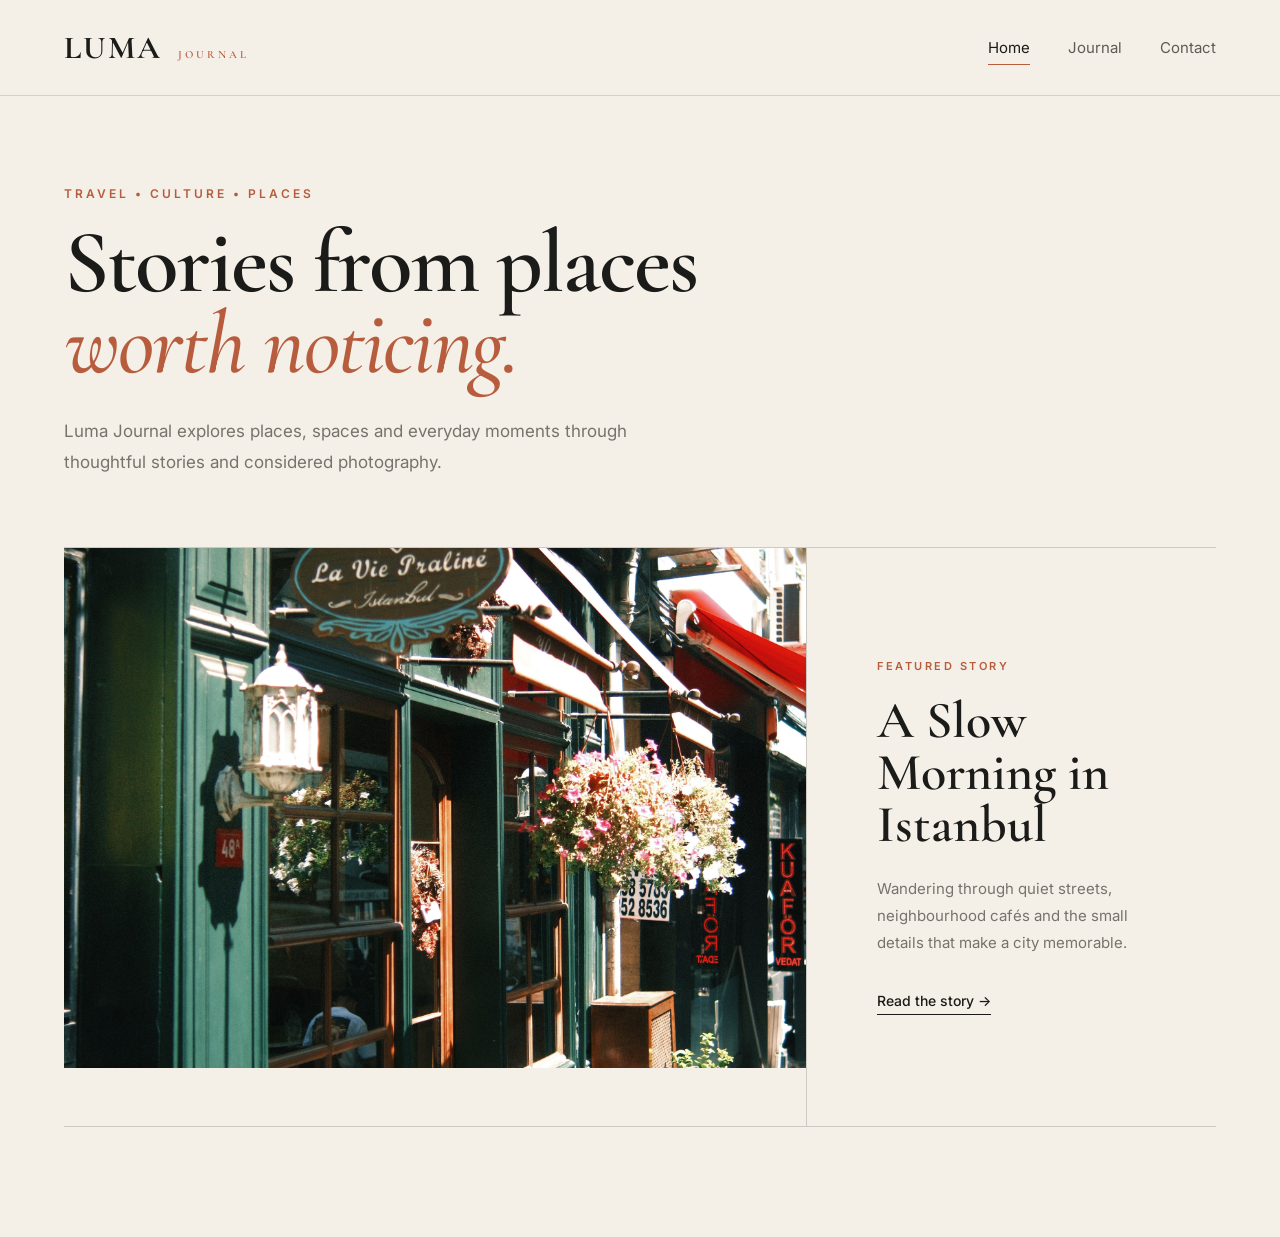
==== index.html @ 01fc78af "Set up initial multi-page structure and homepage hero" ====
<!DOCTYPE html>
<html lang="en">
<head>
    <meta charset="UTF-8">
    <meta name="viewport" content="width=device-width, initial-scale=1.0">

    <title>Luma Journal</title>

    <link rel="preconnect" href="https://fonts.googleapis.com">
<link rel="preconnect" href="https://fonts.gstatic.com" crossorigin>
<link href="https://fonts.googleapis.com/css2?family=Cormorant+Garamond:wght@500;600;700&family=Inter:wght@400;500;600&display=swap" rel="stylesheet">

    <link rel="stylesheet" href="css/style.css">
</head>

<body>

    <header class="site-header">
    <div class="container">
        <nav class="navbar">

            <a href="index.html" class="logo">
                LUMA <span>JOURNAL</span>
            </a>

            <div class="nav-links">
                <a href="index.html" class="active">Home</a>
                <a href="blog.html">Journal</a>
                <a href="contact.html">Contact</a>
            </div>

        </nav>
    </div>
</header>

    <main>

    <section class="hero">
        <div class="container">

            <div class="hero-intro">

                <p class="eyebrow">
                    TRAVEL • CULTURE • PLACES
                </p>

                <h1>
                    Stories from places
                    <em>worth noticing.</em>
                </h1>

                <p class="hero-description">
                    Luma Journal explores places, spaces and everyday moments
                    through thoughtful stories and considered photography.
                </p>

            </div>

            <div class="featured-story">

               <div class="featured-image">
    <img src="images/istanbul-featured.jpg" alt="A quiet cafe street in Istanbul">
</div>

                <div class="featured-content">
                    <span>FEATURED STORY</span>

                    <h2>A Slow Morning in Istanbul</h2>

                    <p>
                        Wandering through quiet streets, neighbourhood cafés
                        and the small details that make a city memorable.
                    </p>

                    <a href="blog.html">
                        Read the story →
                    </a>
                </div>

            </div>

        </div>
    </section>

</main>

    <footer>

    </footer>

</body>
</html>
---- css/style.css ----
/* ---------- Base ---------- */

* {
    margin: 0;
    padding: 0;
    box-sizing: border-box;
}

body {
    background: #f4f0e8;
    color: #1b1b19;
    font-family: "Inter", sans-serif;
}

a {
    color: inherit;
    text-decoration: none;
}

.container {
    width: min(90%, 1280px);
    margin: 0 auto;
}


/* ---------- Header ---------- */

.site-header {
    padding: 28px 0;
    border-bottom: 1px solid rgba(27, 27, 25, 0.14);
}

.navbar {
    display: flex;
    align-items: center;
    justify-content: space-between;
}

.logo {
    font-size: 26px;
    font-weight: 700;
    letter-spacing: 2px;
    font-family: "Cormorant Garamond", serif;
    font-size: 32px;
}

.logo span {
    color: #b75d3e;
    font-size: 11px;
    letter-spacing: 3px;
    margin-left: 7px;
    font-weight: 600;
}

.nav-links {
    display: flex;
    align-items: center;
    gap: 38px;
}

.nav-links a {
    position: relative;
    font-size: 15px;
    color: #5f5b55;
    transition: color 0.3s ease;
}

.nav-links a:hover,
.nav-links a.active {
    color: #1b1b19;
}

.nav-links a.active::after {
    content: "";
    position: absolute;
    left: 0;
    bottom: -8px;
    width: 100%;
    height: 1px;
    background: #b75d3e;
} 

/* ---------- Hero ---------- */

.hero {
    padding: 90px 0 110px;
}

.hero-intro {
    max-width: 820px;
    margin-bottom: 70px;
}

.eyebrow {
    margin-bottom: 22px;
    color: #b75d3e;
    font-size: 12px;
    font-weight: 600;
    letter-spacing: 3px;
}

.hero h1 {
    max-width: 780px;
    font-family: "Cormorant Garamond", serif;
    font-size: clamp(64px, 7vw, 108px);
    line-height: 0.9;
    font-weight: 600;
    letter-spacing: -2px;
}

.hero h1 em {
    display: block;
    color: #b75d3e;
    font-weight: 500;
}

.hero-description {
    max-width: 600px;
    margin-top: 32px;
    color: #77736c;
    font-size: 17px;
    line-height: 1.8;
}


/* ---------- Featured Story ---------- */

.featured-story {
    display: grid;
    grid-template-columns: 1.45fr 0.8fr;
    min-height: 580px;
    border-top: 1px solid rgba(27, 27, 25, 0.18);
    border-bottom: 1px solid rgba(27, 27, 25, 0.18);
}

.featured-image {
    height: 520px;
    overflow: hidden;
    background: #ded8cc;
}

.featured-image img {
    width: 100%;
    height: 100%;
    object-fit: cover;
    object-position: center;
    display: block;
}

.featured-content {
    display: flex;
    flex-direction: column;
    justify-content: center;
    padding: 70px;
    border-left: 1px solid rgba(27, 27, 25, 0.18);
}

.featured-content span {
    margin-bottom: 22px;
    color: #b75d3e;
    font-size: 11px;
    font-weight: 600;
    letter-spacing: 2.5px;
}

.featured-content h2 {
    margin-bottom: 24px;
    font-family: "Cormorant Garamond", serif;
    font-size: 52px;
    line-height: 1;
    font-weight: 600;
}

.featured-content p {
    margin-bottom: 36px;
    color: #77736c;
    font-size: 15px;
    line-height: 1.8;
}

.featured-content a {
    width: fit-content;
    padding-bottom: 5px;
    border-bottom: 1px solid #1b1b19;
    font-size: 14px;
    font-weight: 500;
}
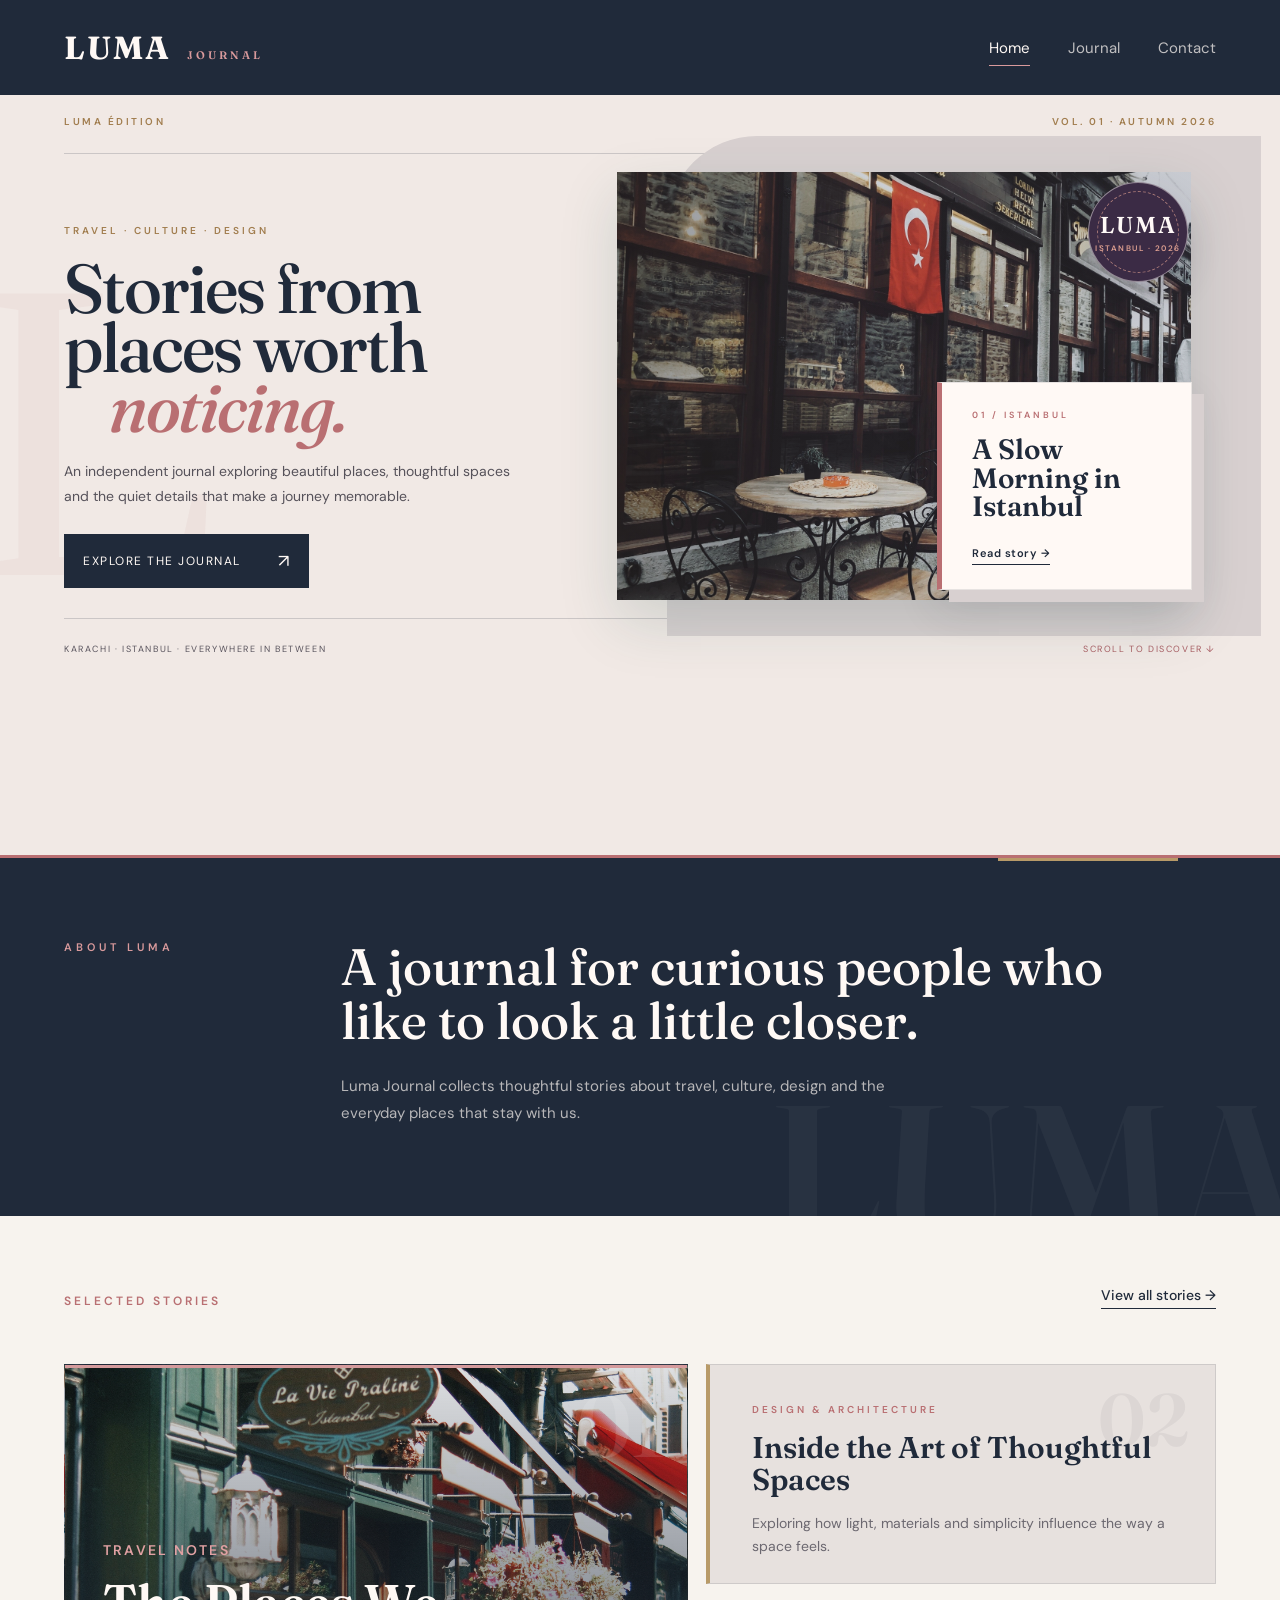
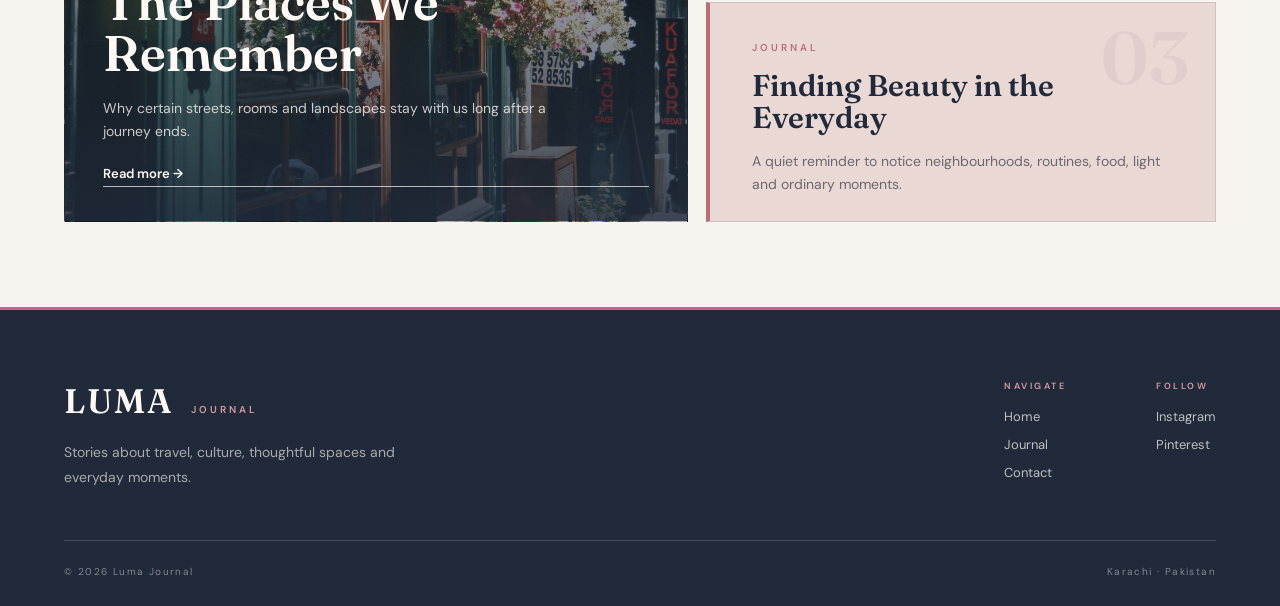
==== commit 4ce8aa7f: "Complete responsive three-page blog design" ====
--- a/index.html
+++ b/index.html
@@ -8,7 +8,10 @@
 
     <link rel="preconnect" href="https://fonts.googleapis.com">
 <link rel="preconnect" href="https://fonts.gstatic.com" crossorigin>
-<link href="https://fonts.googleapis.com/css2?family=Cormorant+Garamond:wght@500;600;700&family=Inter:wght@400;500;600&display=swap" rel="stylesheet">
+<link
+    href="https://fonts.googleapis.com/css2?family=DM+Sans:wght@400;500;600&family=Fraunces:opsz,wght@9..144,500;9..144,600;9..144,700&display=swap"
+    rel="stylesheet"
+>
 
     <link rel="stylesheet" href="css/style.css">
 </head>
@@ -35,58 +38,209 @@
 
     <main>
 
-    <section class="hero">
-        <div class="container">
-
-            <div class="hero-intro">
-
-                <p class="eyebrow">
-                    TRAVEL • CULTURE • PLACES
+ <section class="hero-luxe">
+    <div class="container">
+
+        <div class="hero-meta">
+            <span>LUMA ÉDITION</span>
+            <span>VOL. 01 · AUTUMN 2026</span>
+        </div>
+
+        <div class="hero-luxe-grid">
+
+            <div class="hero-luxe-copy">
+
+                <p class="hero-kicker">
+                    TRAVEL · CULTURE · DESIGN
                 </p>
 
                 <h1>
-                    Stories from places
-                    <em>worth noticing.</em>
+                    Stories from
+                    <span>places worth</span>
+                    <em>noticing.</em>
                 </h1>
 
-                <p class="hero-description">
-                    Luma Journal explores places, spaces and everyday moments
-                    through thoughtful stories and considered photography.
-                </p>
-
-            </div>
-
-            <div class="featured-story">
-
-               <div class="featured-image">
-    <img src="images/istanbul-featured.jpg" alt="A quiet cafe street in Istanbul">
+                <p class="hero-luxe-description">
+                    An independent journal exploring beautiful places,
+                    thoughtful spaces and the quiet details that make
+                    a journey memorable.
+                </p>
+
+                <a href="blog.html" class="hero-link">
+                    Explore the journal
+                    <span>↗</span>
+                </a>
+
+            </div>
+
+
+            <div class="hero-luxe-visual">
+                <div class="luma-seal">
+    <span>LUMA</span>
+    <small>ISTANBUL · 2026</small>
 </div>
 
-                <div class="featured-content">
-                    <span>FEATURED STORY</span>
-
-                    <h2>A Slow Morning in Istanbul</h2>
-
-                    <p>
-                        Wandering through quiet streets, neighbourhood cafés
-                        and the small details that make a city memorable.
-                    </p>
+                <div class="hero-main-image">
+                    <img
+    src="images/istanbul-luxe.jpg"
+    alt="A quiet cafe in Istanbul"
+>
+                </div>
+
+                <div class="hero-story-label">
+                    <span>01 / ISTANBUL</span>
+
+                    <h2>
+                        A Slow Morning
+                        in Istanbul
+                    </h2>
 
                     <a href="blog.html">
-                        Read the story →
+                        Read story →
                     </a>
                 </div>
 
-            </div>
-
-        </div>
-    </section>
+                <div class="hero-vertical-text">
+                    LUMA / CONTEMPORARY TRAVEL JOURNAL
+                </div>
+
+            </div>
+
+        </div>
+
+
+        <div class="hero-bottom">
+            <span>Karachi · Istanbul · Everywhere in between</span>
+
+            <span class="hero-scroll">
+                SCROLL TO DISCOVER ↓
+            </span>
+        </div>
+
+    </div>
+</section>
+
+    <section class="home-intro">
+    <div class="container">
+
+        <div class="intro-grid">
+
+            <p class="eyebrow">ABOUT LUMA</p>
+
+            <div class="intro-copy">
+                <h2>
+                    A journal for curious people
+                    who like to look a little closer.
+                </h2>
+
+                <p>
+                    Luma Journal collects thoughtful stories about travel,
+                    culture, design and the everyday places that stay with us.
+                </p>
+            </div>
+
+        </div>
+
+    </div>
+</section>
+
+
+<section class="selected-stories">
+    <div class="container">
+
+        <div class="section-heading">
+            <p class="eyebrow">SELECTED STORIES</p>
+
+            <a href="blog.html">
+                View all stories →
+            </a>
+        </div>
+
+        <div class="story-grid">
+
+            <article class="story-preview">
+                <span>TRAVEL NOTES</span>
+                <h3>The Places We Remember</h3>
+                <p>
+                    Why certain streets, rooms and landscapes stay with us
+                    long after a journey ends.
+                </p>
+                <a href="blog.html">Read more →</a>
+            </article>
+
+            <article class="story-preview">
+                <span>DESIGN & ARCHITECTURE</span>
+                <h3>Inside the Art of Thoughtful Spaces</h3>
+                <p>
+                    Exploring how light, materials and simplicity influence
+                    the way a space feels.
+                </p>
+                <a href="blog.html">Read more →</a>
+            </article>
+
+            <article class="story-preview">
+                <span>JOURNAL</span>
+                <h3>Finding Beauty in the Everyday</h3>
+                <p>
+                    A quiet reminder to notice neighbourhoods, routines,
+                    food, light and ordinary moments.
+                </p>
+                <a href="blog.html">Read more →</a>
+            </article>
+
+        </div>
+
+    </div>
+</section>
+
 
 </main>
 
     <footer>
 
     </footer>
+<footer class="site-footer">
+    <div class="container">
+
+        <div class="footer-top">
+
+            <div class="footer-brand">
+                <a href="index.html" class="footer-logo">
+                    LUMA <span>JOURNAL</span>
+                </a>
+
+                <p>
+                    Stories about travel, culture,
+                    thoughtful spaces and everyday moments.
+                </p>
+            </div>
+
+            <div class="footer-links">
+
+                <div>
+                    <span>NAVIGATE</span>
+                    <a href="index.html">Home</a>
+                    <a href="blog.html">Journal</a>
+                    <a href="contact.html">Contact</a>
+                </div>
+
+                <div>
+                    <span>FOLLOW</span>
+                    <a href="#">Instagram</a>
+                    <a href="#">Pinterest</a>
+                </div>
+
+            </div>
+
+        </div>
+
+        <div class="footer-bottom">
+            <p>© 2026 Luma Journal</p>
+            <p>Karachi · Pakistan</p>
+        </div>
+
+    </div>
+</footer>
 
 </body>
 </html>
--- a/css/style.css
+++ b/css/style.css
@@ -7,9 +7,9 @@
 }
 
 body {
-    background: #f4f0e8;
-    color: #1b1b19;
-    font-family: "Inter", sans-serif;
+    background: #F7F1E7;
+    color: #252422;
+    font-family: "DM Sans", sans-serif;
 }
 
 a {
@@ -40,7 +40,7 @@
     font-size: 26px;
     font-weight: 700;
     letter-spacing: 2px;
-    font-family: "Cormorant Garamond", serif;
+    font-family: "Fraunces", serif;
     font-size: 32px;
 }
 
@@ -184,4 +184,3198 @@
     border-bottom: 1px solid #1b1b19;
     font-size: 14px;
     font-weight: 500;
+}
+
+/* ========================================
+   ABOUT LUMA — REFINED EDITORIAL
+======================================== */
+
+.home-intro {
+    position: relative;
+    overflow: hidden;
+
+    background: #202A3A;
+    color: #FFF9F5;
+
+    padding: 80px 0 90px;
+
+    border-top: 4px solid #B96F72;
+    border-bottom: none;
+}
+
+.home-intro::after {
+    content: "LUMA";
+
+    position: absolute;
+    right: -20px;
+    bottom: -65px;
+
+    font-family: "Fraunces", serif;
+    font-size: 220px;
+    font-weight: 600;
+    line-height: 1;
+
+    color: rgba(255, 249, 245, 0.035);
+
+    pointer-events: none;
+}
+
+.intro-grid {
+    position: relative;
+    z-index: 2;
+
+    display: grid;
+    grid-template-columns: 0.42fr 1.58fr;
+
+    gap: 70px;
+    align-items: start;
+}
+
+.home-intro .eyebrow {
+    color: #D99A9C;
+
+    font-size: 11px;
+    font-weight: 600;
+    letter-spacing: 4px;
+}
+
+.intro-copy h2 {
+    max-width: 860px;
+
+    margin-bottom: 26px;
+
+    font-family: "Fraunces", serif;
+    font-size: clamp(46px, 4vw, 66px);
+    line-height: 1.06;
+    font-weight: 500;
+
+    color: #FFF9F5;
+}
+
+.intro-copy p {
+    max-width: 610px;
+
+    color: rgba(255, 249, 245, 0.7);
+
+    font-size: 15px;
+    line-height: 1.85;
+}
+
+
+/* ---------- Selected Stories ---------- */
+
+.selected-stories {
+    padding: 110px 0 130px;
+}
+
+.section-heading {
+    display: flex;
+    justify-content: space-between;
+    align-items: end;
+    margin-bottom: 55px;
+}
+
+.section-heading .eyebrow {
+    margin-bottom: 0;
+}
+
+.section-heading > a {
+    padding-bottom: 4px;
+    border-bottom: 1px solid #1b1b19;
+    font-size: 14px;
+    font-weight: 500;
+}
+
+.story-grid {
+    display: grid;
+    grid-template-columns: repeat(3, 1fr);
+    border-top: 1px solid rgba(27, 27, 25, 0.18);
+    border-bottom: 1px solid rgba(27, 27, 25, 0.18);
+}
+
+.story-preview {
+    min-height: 390px;
+    padding: 48px 38px;
+}
+
+.story-preview + .story-preview {
+    border-left: 1px solid rgba(27, 27, 25, 0.18);
+}
+
+.story-preview span {
+    display: block;
+    margin-bottom: 28px;
+    color: #b75d3e;
+    font-size: 10px;
+    font-weight: 600;
+    letter-spacing: 2.2px;
+}
+
+.story-preview h3 {
+    margin-bottom: 24px;
+    font-family: "Cormorant Garamond", serif;
+    font-size: 38px;
+    line-height: 1.05;
+    font-weight: 600;
+}
+
+.story-preview p {
+    margin-bottom: 34px;
+    color: #77736c;
+    font-size: 14px;
+    line-height: 1.8;
+}
+
+.story-preview a {
+    display: inline-block;
+    padding-bottom: 4px;
+    border-bottom: 1px solid #1b1b19;
+    font-size: 13px;
+    font-weight: 500;
+}
+
+/* ========================================
+   LUXURY EDITORIAL HERO
+======================================== */
+
+.hero-luxe {
+    position: relative;
+    overflow: hidden;
+
+    min-height: calc(100vh - 140px);
+    background: #E9EEF5;
+    color: #243B6B;
+
+    padding: 20px 0 28px;
+}
+
+.hero-luxe > .container {
+    height: 100%;
+    display: flex;
+    flex-direction: column;
+}
+
+.hero-luxe::before {
+    content: "L";
+    position: absolute;
+    left: -30px;
+    top: 120px;
+    font-family: "Cormorant Garamond", serif;
+    font-size: 430px;
+    line-height: 1;
+    color: rgba(36, 48, 58, 0.035);
+    pointer-events: none;
+}
+
+
+/* ---------- Top metadata ---------- */
+
+.hero-meta {
+    display: flex;
+    justify-content: space-between;
+    align-items: center;
+    padding-bottom: 25px;
+    border-bottom: 1px solid rgba(36, 48, 58, 0.16);
+
+    color: #B18A55;
+    font-size: 10px;
+    font-weight: 600;
+    letter-spacing: 2.5px;
+}
+
+
+/* ---------- Main composition ---------- */
+
+.hero-luxe-grid {
+    flex: 1;
+    min-height: 0;
+
+    display: grid;
+    grid-template-columns: 0.9fr 1.1fr;
+}
+
+
+/* ---------- Left side ---------- */
+
+.hero-luxe-copy {
+    position: relative;
+    z-index: 2;
+
+    display: flex;
+    flex-direction: column;
+    justify-content: flex-start;
+
+    padding: 70px 60px 30px 0;
+}
+
+.hero-kicker {
+    margin-bottom: 22px;
+
+    color: #B18A55;
+    font-size: 10px;
+    font-weight: 600;
+    letter-spacing: 3px;
+}
+
+.hero-luxe-copy h1 {
+    max-width: 620px;
+
+    font-family: "Fraunces", serif;
+    font-size: clamp(56px, 5.4vw, 88px);
+    line-height: 0.86;
+    font-weight: 500;
+    letter-spacing: -2px;
+    color: #243B6B;
+}
+
+.hero-luxe-copy h1 span {
+    display: block;
+}
+
+.hero-luxe-copy h1 em {
+    display: block;
+    margin-left: 45px;
+    color: #D96C57;
+    font-weight: 500;
+}
+
+.hero-luxe-description {
+    max-width: 500px;
+    margin-top: 22px;
+
+    color: #6C6870;
+    font-size: 14px;
+    line-height: 1.75;
+}
+
+.hero-link {
+    display: flex;
+    align-items: center;
+    justify-content: space-between;
+
+    width: 230px;
+    margin-top: 22px;
+    padding: 14px 0;
+
+    border-top: 1px solid rgba(36, 48, 58, 0.35);
+    border-bottom: 1px solid rgba(36, 48, 58, 0.35);
+
+    color: #24303A;
+    font-size: 12px;
+    text-transform: uppercase;
+    letter-spacing: 1.5px;
+
+    transition: color 0.3s ease;
+}
+
+.hero-link span {
+    font-size: 18px;
+    transition: transform 0.3s ease;
+}
+
+.hero-link:hover {
+    color: #9B7A47;
+}
+
+.hero-link:hover span {
+    transform: translate(4px, -4px);
+}
+
+
+/* ---------- Right image ---------- */
+
+.hero-luxe-visual {
+    position: relative;
+    min-width: 0;
+}
+
+.hero-luxe-visual::before {
+    content: "";
+
+    position: absolute;
+    top: -18px;
+    right: -45px;
+    bottom: -18px;
+    left: 85px;
+
+    background: #CBD7E6;
+    border-radius: 90px 0 0 0;
+
+    z-index: 0;
+}
+
+.hero-main-image {
+    position: absolute;
+    z-index: 1;
+
+    top: 18px;
+    right: 25px;
+    bottom: 18px;
+    left: 35px;
+
+    overflow: hidden;
+
+    box-shadow: 0 22px 55px rgba(31, 79, 72, 0.16);
+}
+
+.hero-main-image img {
+    width: 100%;
+    height: 100%;
+    object-fit: cover;
+    object-position: center;
+    display: block;
+
+    filter: saturate(0.8) contrast(0.95);
+    transition: transform 0.8s ease;
+}
+
+.hero-main-image::after {
+    content: "";
+    position: absolute;
+    inset: 0;
+
+    background:
+        linear-gradient(
+            90deg,
+            rgba(23, 20, 17, 0.38) 0%,
+            rgba(23, 20, 17, 0.03) 40%,
+            rgba(23, 20, 17, 0.05) 100%
+        );
+}
+
+.hero-main-image:hover img {
+    transform: scale(1.025);
+}
+
+
+/* ---------- Story card overlapping image ---------- */
+
+.hero-story-label {
+    position: absolute;
+    z-index: 3;
+
+    left: auto;
+    right: -18px;
+    bottom: 32px;
+
+    width: 250px;
+    padding: 22px 24px;
+
+    background: #F3DDD3;
+    color: #243B6B;
+
+    box-shadow: 0 16px 40px rgba(24, 53, 47, 0.12);
+}
+
+.hero-story-label > span {
+    display: block;
+    margin-bottom: 16px;
+
+    color: #9a684c;
+    font-size: 9px;
+    font-weight: 600;
+    letter-spacing: 2.5px;
+}
+
+.hero-story-label h2 {
+    margin-bottom: 22px;
+
+    font-family: "Fraunces", serif;
+    font-size: 31px;
+    line-height: 0.95;
+    font-weight: 600;
+}
+
+.hero-story-label a {
+    display: inline-block;
+    padding-bottom: 3px;
+
+    border-bottom: 1px solid #171411;
+
+    font-size: 11px;
+    font-weight: 600;
+    letter-spacing: 0.5px;
+}
+
+
+/* ---------- Vertical editorial detail ---------- */
+
+.hero-vertical-text {
+    position: absolute;
+    right: -6px;
+    top: 50%;
+
+    transform: translateY(-50%) rotate(90deg);
+    transform-origin: center;
+
+    color: rgba(243, 238, 231, 0.55);
+    font-size: 8px;
+    font-weight: 600;
+    letter-spacing: 3px;
+    white-space: nowrap;
+}
+
+
+/* ---------- Bottom metadata ---------- */
+
+.hero-bottom {
+    display: flex;
+    justify-content: space-between;
+    align-items: center;
+
+    padding-top: 24px;
+    border-top: 1px solid rgba(243, 238, 231, 0.18);
+
+    color: rgba(243, 238, 231, 0.48);
+    font-size: 9px;
+    letter-spacing: 1.6px;
+    text-transform: uppercase;
+}
+
+.hero-scroll {
+    color: #d8b98a;
+}
+
+/* ========================================
+   LUMA GLOBAL EDITORIAL THEME
+======================================== */
+
+:root {
+    --luma-bg: #F3EEF3;
+    --luma-surface: #E5DCE8;
+    --luma-blush: #F0D7D1;
+
+    --luma-dark: #3B2B45;
+    --luma-text: #665B68;
+
+    --luma-coral: #C85F5B;
+    --luma-gold: #B28A5B;
+
+    --luma-light: #FFF9F7;
+}
+
+
+/* ---------- Whole Page ---------- */
+
+body {
+    background: var(--luma-bg);
+    color: var(--luma-dark);
+}
+
+
+/* ---------- Header ---------- */
+
+.site-header {
+    background: var(--luma-dark);
+    border-bottom: 1px solid rgba(255, 255, 255, 0.12);
+}
+
+.logo {
+    color: var(--luma-light);
+}
+
+.logo span {
+    color: #DFA091;
+}
+
+.nav-links a {
+    color: rgba(255, 249, 247, 0.72);
+}
+
+.nav-links a:hover,
+.nav-links a.active {
+    color: var(--luma-light);
+}
+
+.nav-links a.active::after {
+    background: #DFA091;
+}
+
+
+/* ---------- Hero ---------- */
+
+.hero-luxe {
+    background: var(--luma-bg);
+    color: var(--luma-dark);
+}
+
+.hero-luxe::before {
+    color: rgba(59, 43, 69, 0.045);
+}
+
+.hero-meta {
+    color: var(--luma-gold);
+    border-bottom-color: rgba(59, 43, 69, 0.15);
+}
+
+.hero-kicker {
+    color: var(--luma-coral);
+}
+
+.hero-luxe-copy h1 {
+    color: var(--luma-dark);
+}
+
+.hero-luxe-copy h1 em {
+    color: var(--luma-coral);
+}
+
+.hero-luxe-description {
+    color: var(--luma-text);
+}
+
+.hero-link {
+    color: var(--luma-dark);
+    border-top-color: rgba(59, 43, 69, 0.32);
+    border-bottom-color: rgba(59, 43, 69, 0.32);
+}
+
+.hero-link:hover {
+    color: var(--luma-coral);
+}
+
+
+/* Background shape behind photograph */
+
+.hero-luxe-visual::before {
+    background: var(--luma-surface);
+}
+
+
+/* Featured story card */
+
+.hero-story-label {
+    background: var(--luma-blush);
+    color: var(--luma-dark);
+    box-shadow: 0 20px 50px rgba(59, 43, 69, 0.15);
+}
+
+.hero-story-label > span {
+    color: var(--luma-coral);
+}
+
+.hero-story-label a {
+    color: var(--luma-dark);
+    border-bottom-color: var(--luma-dark);
+}
+
+
+/* ---------- Hero Bottom ---------- */
+
+.hero-bottom {
+    color: var(--luma-text);
+    border-top-color: rgba(59, 43, 69, 0.15);
+}
+
+.hero-scroll {
+    color: var(--luma-coral);
+}
+
+
+/* ---------- About Luma ---------- */
+
+.home-intro {
+    background: var(--luma-blush);
+    border-bottom-color: rgba(59, 43, 69, 0.15);
+}
+
+.home-intro .eyebrow {
+    color: var(--luma-coral);
+}
+
+.intro-copy h2 {
+    color: var(--luma-dark);
+}
+
+.intro-copy p {
+    color: var(--luma-text);
+}
+
+
+/* ---------- Selected Stories ---------- */
+
+.selected-stories {
+    background: var(--luma-bg);
+}
+
+.section-heading .eyebrow {
+    color: var(--luma-coral);
+}
+
+.section-heading > a {
+    color: var(--luma-dark);
+    border-bottom-color: var(--luma-dark);
+}
+
+.story-grid {
+    border-color: rgba(59, 43, 69, 0.16);
+}
+
+.story-preview {
+    background: rgba(255, 249, 247, 0.36);
+}
+
+.story-preview + .story-preview {
+    border-left-color: rgba(59, 43, 69, 0.16);
+}
+
+.story-preview span {
+    color: var(--luma-coral);
+}
+
+.story-preview h3 {
+    color: var(--luma-dark);
+}
+
+.story-preview p {
+    color: var(--luma-text);
+}
+
+.story-preview a {
+    color: var(--luma-dark);
+    border-bottom-color: var(--luma-dark);
+}
+
+/* ---------- LUMA Travel Seal ---------- */
+
+.luma-seal {
+    position: absolute;
+    z-index: 5;
+
+    top: 55px;
+    left: 5px;
+
+    width: 112px;
+    height: 112px;
+
+    border-radius: 50%;
+
+    background: #3B2B45;
+    border: 1px solid rgba(255, 249, 247, 0.45);
+
+    color: #FFF9F7;
+
+    display: flex;
+    flex-direction: column;
+    align-items: center;
+    justify-content: center;
+
+    text-align: center;
+
+    box-shadow: 0 15px 35px rgba(59, 43, 69, 0.2);
+
+    animation: lumaFloat 4s ease-in-out infinite;
+}
+
+.luma-seal::before {
+    content: "";
+
+    position: absolute;
+    inset: 8px;
+
+    border-radius: 50%;
+    border: 1px dashed rgba(223, 160, 145, 0.65);
+}
+
+.luma-seal span {
+    font-family: "Fraunces", serif;
+    font-size: 23px;
+    font-weight: 600;
+    letter-spacing: 2px;
+}
+
+.luma-seal small {
+    margin-top: 4px;
+
+    color: #DFA091;
+
+    font-size: 8px;
+    font-weight: 600;
+    letter-spacing: 1.5px;
+}
+
+@keyframes lumaFloat {
+    0%,
+    100% {
+        transform: translateY(0);
+    }
+
+    50% {
+        transform: translateY(-7px);
+    }
+}
+
+/* ========================================
+   ABOUT LUMA — EDITORIAL SECTION
+======================================== */
+
+.home-intro {
+    position: relative;
+    overflow: hidden;
+
+    background: #3B2B45;
+    color: #FFF9F7;
+
+    padding: 90px 0;
+
+    border-bottom: none;
+}
+
+
+/* Large decorative word in background */
+
+.home-intro::after {
+    content: "LUMA";
+
+    position: absolute;
+    right: -20px;
+    bottom: -70px;
+
+    font-family: "Fraunces", serif;
+    font-size: 230px;
+    font-weight: 600;
+    line-height: 1;
+
+    color: rgba(255, 249, 247, 0.035);
+
+    pointer-events: none;
+}
+
+
+.intro-grid {
+    position: relative;
+    z-index: 2;
+
+    display: grid;
+    grid-template-columns: 0.4fr 1.6fr;
+
+    gap: 80px;
+    align-items: start;
+}
+
+
+/* ABOUT LUMA label */
+
+.home-intro .eyebrow {
+    color: #DFA091;
+
+    font-size: 11px;
+    font-weight: 600;
+
+    letter-spacing: 4px;
+}
+
+
+/* Main statement */
+
+.intro-copy h2 {
+    max-width: 900px;
+
+    margin-bottom: 30px;
+
+    font-family: "Fraunces", serif;
+    font-size: clamp(48px, 4.5vw, 72px);
+    line-height: 1.05;
+    font-weight: 500;
+
+    color: #FFF9F7;
+}
+
+
+/* Paragraph */
+
+.intro-copy p {
+    max-width: 610px;
+
+    color: rgba(255, 249, 247, 0.68);
+
+    font-size: 15px;
+    line-height: 1.9;
+}
+
+/* ========================================
+   SELECTED STORIES — EDITORIAL LAYOUT
+======================================== */
+
+.selected-stories {
+    background: #F3EEF3;
+    padding: 90px 0 110px;
+}
+
+.story-grid {
+    display: grid;
+
+    grid-template-columns: 1.15fr 0.85fr;
+    grid-template-rows: repeat(2, minmax(240px, auto));
+
+    gap: 18px;
+
+    border: none;
+}
+
+
+/* Remove old vertical borders */
+
+.story-preview + .story-preview {
+    border-left: none;
+}
+
+
+/* Every story */
+
+.story-preview {
+    position: relative;
+    overflow: hidden;
+
+    min-height: 0;
+
+    padding: 48px;
+
+    border: 1px solid rgba(59, 43, 69, 0.1);
+}
+
+
+/* Main large story */
+
+.story-preview:nth-child(1) {
+    grid-row: 1 / 3;
+
+    min-height: 530px;
+
+    display: flex;
+    flex-direction: column;
+    justify-content: flex-end;
+
+    background: #DED1DF;
+}
+
+
+/* Second story */
+
+.story-preview:nth-child(2) {
+    background: #F0D7D1;
+}
+
+
+/* Third story */
+
+.story-preview:nth-child(3) {
+    background: #E8E0EA;
+}
+
+
+/* Large faded editorial numbers */
+
+.story-preview::before {
+    position: absolute;
+
+    top: 18px;
+    right: 28px;
+
+    font-family: "Fraunces", serif;
+    font-size: 120px;
+    line-height: 1;
+
+    color: rgba(59, 43, 69, 0.055);
+
+    pointer-events: none;
+}
+
+.story-preview:nth-child(1)::before {
+    content: "01";
+}
+
+.story-preview:nth-child(2)::before {
+    content: "02";
+}
+
+.story-preview:nth-child(3)::before {
+    content: "03";
+}
+
+
+/* Story labels */
+
+.story-preview span {
+    position: relative;
+    z-index: 2;
+
+    color: #C85F5B;
+
+    font-size: 10px;
+    font-weight: 600;
+    letter-spacing: 3px;
+}
+
+
+/* Story titles */
+
+.story-preview h3 {
+    position: relative;
+    z-index: 2;
+
+    max-width: 520px;
+
+    font-family: "Fraunces", serif;
+    color: #3B2B45;
+
+    font-weight: 600;
+}
+
+
+/* Make featured title larger */
+
+.story-preview:nth-child(1) h3 {
+    font-size: 58px;
+    line-height: 1.02;
+}
+
+.story-preview:nth-child(2) h3,
+.story-preview:nth-child(3) h3 {
+    font-size: 38px;
+    line-height: 1.05;
+}
+
+
+/* Paragraphs */
+
+.story-preview p {
+    position: relative;
+    z-index: 2;
+
+    max-width: 480px;
+
+    color: #665B68;
+}
+
+
+/* Links */
+
+.story-preview a {
+    position: relative;
+    z-index: 2;
+
+    color: #3B2B45;
+    border-bottom-color: #3B2B45;
+}
+
+/* ========================================
+   SELECTED STORIES — COMPACT PURPLE THEME
+======================================== */
+
+.selected-stories {
+    background: #F3EEF3;
+    padding: 70px 0 85px;
+}
+
+.story-grid {
+    display: grid;
+    grid-template-columns: 1.1fr 0.9fr;
+    grid-template-rows: repeat(2, 220px);
+
+    gap: 16px;
+    border: none;
+}
+
+
+/* All cards */
+
+.story-preview {
+    min-height: 0;
+    padding: 32px 36px;
+
+    border: 1px solid rgba(59, 43, 69, 0.08);
+}
+
+
+/* Large left card */
+
+.story-preview:nth-child(1) {
+    grid-row: 1 / 3;
+
+    min-height: 456px;
+
+    background: #DCCFDF;
+}
+
+
+/* Top right */
+
+.story-preview:nth-child(2) {
+    background: #E7DCE9;
+}
+
+
+/* Bottom right */
+
+.story-preview:nth-child(3) {
+    background: #EEE6F0;
+}
+
+
+/* Main featured heading */
+
+.story-preview:nth-child(1) h3 {
+    font-size: 48px;
+    line-height: 1.02;
+}
+
+
+/* Smaller right headings */
+
+.story-preview:nth-child(2) h3,
+.story-preview:nth-child(3) h3 {
+    font-size: 31px;
+    line-height: 1.08;
+}
+
+
+/* Less spacing */
+
+.story-preview span {
+    margin-bottom: 18px;
+}
+
+.story-preview h3 {
+    margin-bottom: 16px;
+}
+
+.story-preview p {
+    margin-bottom: 20px;
+    line-height: 1.65;
+}
+
+
+/* Story numbers */
+
+.story-preview::before {
+    top: 12px;
+    right: 22px;
+
+    font-size: 90px;
+
+    color: rgba(59, 43, 69, 0.055);
+}
+
+/* =========================================
+   SELECTED STORIES — STRONGER / CLASSIER
+========================================= */
+
+.selected-stories {
+    background: #f6f1f7;
+    padding: 70px 0 85px;
+}
+
+.story-grid {
+    display: grid;
+    grid-template-columns: 1.1fr 0.9fr;
+    grid-template-rows: repeat(2, 220px);
+    gap: 18px;
+    border: none;
+}
+
+/* Card base */
+.story-preview {
+    position: relative;
+    overflow: hidden;
+
+    padding: 34px 38px;
+    min-height: 0;
+
+    border: 1.5px solid #c7b2cd;
+    box-shadow: 0 10px 30px rgba(67, 41, 84, 0.06);
+
+    transition: transform 0.25s ease, box-shadow 0.25s ease;
+}
+
+/* subtle hover */
+.story-preview:hover {
+    transform: translateY(-4px);
+    box-shadow: 0 14px 34px rgba(67, 41, 84, 0.10);
+}
+
+/* Top accent line for all cards */
+.story-preview::after {
+    content: "";
+    position: absolute;
+    top: 0;
+    left: 0;
+    width: 100%;
+    height: 4px;
+    background: #d67a7a;
+}
+
+/* Number style */
+.story-preview::before {
+    top: 16px;
+    right: 22px;
+    font-size: 88px;
+    font-weight: 600;
+    color: rgba(74, 48, 90, 0.08);
+}
+
+/* card colors */
+.story-preview:nth-child(1) {
+    grid-row: 1 / 3;
+    min-height: 458px;
+    background: #ddd0e3;
+    border-color: #b89ec0;
+}
+
+.story-preview:nth-child(2) {
+    background: #eee1eb;
+    border-color: #cfb7c8;
+}
+
+.story-preview:nth-child(3) {
+    background: #e8dff0;
+    border-color: #c6b5d4;
+}
+
+/* small category text */
+.story-preview span {
+    display: inline-block;
+    margin-bottom: 18px;
+    letter-spacing: 0.16em;
+    font-size: 14px;
+    font-weight: 600;
+    text-transform: uppercase;
+    color: #d56f6f;
+}
+
+/* headings */
+.story-preview:nth-child(1) h3 {
+    font-size: 50px;
+    line-height: 1.02;
+    margin-bottom: 18px;
+    color: #432954;
+}
+
+.story-preview:nth-child(2) h3,
+.story-preview:nth-child(3) h3 {
+    font-size: 31px;
+    line-height: 1.08;
+    margin-bottom: 16px;
+    color: #432954;
+}
+
+/* paragraph */
+.story-preview p {
+    color: #5f5667;
+    line-height: 1.65;
+    margin-bottom: 22px;
+}
+
+/* links */
+.story-preview a {
+    display: inline-block;
+    font-weight: 600;
+    color: #432954;
+    text-decoration: none;
+    border-bottom: 1.5px solid #432954;
+    padding-bottom: 4px;
+}
+
+/* ========================================
+   LUMA — FINAL PROFESSIONAL THEME
+======================================== */
+
+:root {
+    --luma-bg: #F7F3EE;
+    --luma-dark: #202A3A;
+    --luma-accent: #B96F72;
+    --luma-gold: #B89A68;
+    --luma-stone: #E7E1DE;
+    --luma-text: #6C6870;
+    --luma-white: #FFFDFB;
+}
+
+
+/* ---------- Page ---------- */
+
+body {
+    background: var(--luma-bg);
+    color: var(--luma-dark);
+}
+
+
+/* ---------- Header ---------- */
+
+.site-header {
+    background: var(--luma-bg);
+    border-bottom: 1px solid rgba(32, 42, 58, 0.12);
+}
+
+.logo {
+    color: var(--luma-dark);
+}
+
+.logo span {
+    color: var(--luma-accent);
+}
+
+.nav-links a {
+    color: #5F6269;
+}
+
+.nav-links a:hover,
+.nav-links a.active {
+    color: var(--luma-dark);
+}
+
+.nav-links a.active::after {
+    background: var(--luma-accent);
+}
+
+
+/* ---------- Hero ---------- */
+
+.hero-luxe {
+    background: var(--luma-bg);
+    color: var(--luma-dark);
+}
+
+.hero-meta,
+.hero-kicker {
+    color: var(--luma-gold);
+}
+
+.hero-meta {
+    border-bottom-color: rgba(32, 42, 58, 0.13);
+}
+
+.hero-luxe-copy h1 {
+    color: var(--luma-dark);
+}
+
+.hero-luxe-copy h1 em {
+    color: var(--luma-accent);
+}
+
+.hero-luxe-description {
+    color: var(--luma-text);
+}
+
+.hero-link {
+    color: var(--luma-dark);
+
+    border-top-color: rgba(32, 42, 58, 0.28);
+    border-bottom-color: rgba(32, 42, 58, 0.28);
+}
+
+.hero-link:hover {
+    color: var(--luma-accent);
+}
+
+
+/* image frame */
+
+.hero-luxe-visual::before {
+    background: #DDD8D5;
+}
+
+
+/* story overlay */
+
+.hero-story-label {
+    background: var(--luma-white);
+    color: var(--luma-dark);
+
+    border: 1px solid rgba(32, 42, 58, 0.1);
+
+    box-shadow: 0 18px 45px rgba(32, 42, 58, 0.12);
+}
+
+.hero-story-label > span {
+    color: var(--luma-accent);
+}
+
+.hero-story-label h2 {
+    color: var(--luma-dark);
+}
+
+
+/* ---------- About ---------- */
+
+.home-intro {
+    background: var(--luma-dark);
+    color: var(--luma-white);
+
+    border-bottom: none;
+}
+
+.home-intro .eyebrow {
+    color: #DCA0A0;
+}
+
+.intro-copy h2 {
+    color: var(--luma-white);
+}
+
+.intro-copy p {
+    color: rgba(255, 253, 251, 0.68);
+}
+
+.home-intro::after {
+    color: rgba(255, 253, 251, 0.035);
+}
+
+
+/* ---------- Selected Stories ---------- */
+
+.selected-stories {
+    background: var(--luma-bg);
+}
+
+.section-heading .eyebrow {
+    color: var(--luma-accent);
+}
+
+.section-heading > a {
+    color: var(--luma-dark);
+    border-bottom-color: var(--luma-dark);
+}
+
+
+/* cards */
+
+.story-preview {
+    border: 1px solid rgba(32, 42, 58, 0.12);
+
+    box-shadow: none;
+}
+
+
+/* Featured story */
+
+.story-preview:nth-child(1) {
+    background: var(--luma-dark);
+    border-color: var(--luma-dark);
+
+    color: var(--luma-white);
+}
+
+
+/* Secondary stories */
+
+.story-preview:nth-child(2),
+.story-preview:nth-child(3) {
+    background: var(--luma-stone);
+}
+
+
+/* Remove coloured top stripe */
+
+.story-preview::after {
+    display: none;
+}
+
+
+/* Numbers */
+
+.story-preview::before {
+    color: rgba(32, 42, 58, 0.06);
+}
+
+.story-preview:nth-child(1)::before {
+    color: rgba(255, 253, 251, 0.06);
+}
+
+
+/* Categories */
+
+.story-preview span {
+    color: var(--luma-accent);
+}
+
+.story-preview:nth-child(1) span {
+    color: #DCA0A0;
+}
+
+
+/* Titles */
+
+.story-preview h3 {
+    color: var(--luma-dark);
+}
+
+.story-preview:nth-child(1) h3 {
+    color: var(--luma-white);
+}
+
+
+/* Paragraphs */
+
+.story-preview p {
+    color: var(--luma-text);
+}
+
+.story-preview:nth-child(1) p {
+    color: rgba(255, 253, 251, 0.68);
+}
+
+
+/* Read more */
+
+.story-preview a {
+    color: var(--luma-dark);
+    border-bottom-color: rgba(32, 42, 58, 0.6);
+}
+
+.story-preview:nth-child(1) a {
+    color: var(--luma-white);
+    border-bottom-color: rgba(255, 253, 251, 0.65);
+}
+
+
+/* Subtle professional hover */
+
+.story-preview:hover {
+    transform: translateY(-3px);
+
+    box-shadow: 0 16px 35px rgba(32, 42, 58, 0.08);
+}
+
+/* ---------- Refined top accent ---------- */
+
+.story-preview::after {
+    display: block;
+    content: "";
+
+    position: absolute;
+    top: 0;
+    left: 0;
+
+    width: 100%;
+    height: 3px;
+
+    background: #B96F72;
+}
+
+.story-preview:nth-child(1)::after {
+    background: #D59A9C;
+}
+
+/* ========================================
+   LUMA — HERO CONTRAST & POLISH
+======================================== */
+
+/* ---------- Header ---------- */
+
+.site-header {
+    background: #202A3A;
+    border-bottom: none;
+}
+
+.logo {
+    color: #FFF9F5;
+}
+
+.logo span {
+    color: #D99A9C;
+}
+
+.nav-links a {
+    color: rgba(255, 249, 245, 0.72);
+}
+
+.nav-links a:hover,
+.nav-links a.active {
+    color: #FFF9F5;
+}
+
+.nav-links a.active::after {
+    background: #D99A9C;
+}
+
+
+/* ---------- Hero background ---------- */
+
+.hero-luxe {
+    background: #F1E9E5;
+    color: #202A3A;
+}
+
+
+/* make decorative L visible but subtle */
+
+.hero-luxe::before {
+    color: rgba(185, 111, 114, 0.07);
+}
+
+
+/* ---------- Top small text ---------- */
+
+.hero-meta {
+    color: #A17D4E;
+    border-bottom-color: rgba(32, 42, 58, 0.18);
+}
+
+.hero-kicker {
+    color: #A17D4E;
+}
+
+
+/* ---------- Main heading ---------- */
+
+.hero-luxe-copy h1 {
+    color: #202A3A;
+}
+
+.hero-luxe-copy h1 em {
+    color: #B96F72;
+}
+
+
+/* ---------- Description ---------- */
+
+.hero-luxe-description {
+    color: #56525A;
+}
+
+
+/* ---------- Explore button ---------- */
+
+.hero-link {
+    width: 245px;
+
+    margin-top: 26px;
+    padding: 14px 18px;
+
+    background: #202A3A;
+    color: #FFF9F5;
+
+    border: 1px solid #202A3A;
+
+    transition:
+        background 0.3s ease,
+        color 0.3s ease,
+        transform 0.3s ease;
+}
+
+.hero-link:hover {
+    background: #B96F72;
+    border-color: #B96F72;
+    color: #FFF9F5;
+
+    transform: translateY(-2px);
+}
+
+.hero-link:hover span {
+    transform: translate(4px, -3px);
+}
+
+
+/* ---------- Photo background frame ---------- */
+
+.hero-luxe-visual::before {
+    background: #D8D0D0;
+}
+
+
+/* ---------- Featured Istanbul card ---------- */
+
+.hero-story-label {
+    background: #EAD8D5;
+    color: #202A3A;
+
+    border: 1px solid rgba(32, 42, 58, 0.14);
+
+    box-shadow: 0 20px 45px rgba(32, 42, 58, 0.14);
+}
+
+.hero-story-label > span {
+    color: #A95E63;
+}
+
+.hero-story-label h2 {
+    color: #202A3A;
+}
+
+.hero-story-label a {
+    color: #202A3A;
+    border-bottom-color: #202A3A;
+}
+
+.hero-story-label a:hover {
+    color: #A95E63;
+    border-bottom-color: #A95E63;
+}
+
+
+/* ---------- Bottom hero information ---------- */
+
+.hero-bottom {
+    color: #59545D;
+    border-top-color: rgba(32, 42, 58, 0.18);
+}
+
+.hero-scroll {
+    color: #A95E63;
+}
+
+
+/* ---------- Vertical image caption ---------- */
+
+.hero-vertical-text {
+    color: rgba(255, 249, 245, 0.78);
+}
+
+/* Final featured story positioning */
+
+.hero-luxe .hero-story-label {
+    left: auto;
+    right: 24px;
+    bottom: 28px;
+
+   width: 235px;
+   padding: 22px 22px 20px 26px; 
+}
+
+.hero-luxe .hero-story-label h2 {
+    margin-bottom: 16px;
+
+    font-size: 26px;
+    line-height: 1.02;
+}
+
+.hero-luxe .hero-story-label > span {
+    margin-bottom: 12px;
+}
+
+.hero-luxe .hero-story-label a {
+    font-size: 11px;
+}
+
+/* Final LUMA seal position */
+
+.luma-seal {
+    top: 28px;
+    left: auto;
+    right: 28px;
+
+    width: 100px;
+    height: 100px;
+}
+
+/* ========================================
+   FEATURED STORY CARD — EDITORIAL STYLE
+======================================== */
+
+.hero-luxe .hero-story-label {
+    left: auto;
+    right: 24px;
+    bottom: 28px;
+
+    width: 255px;
+    padding: 26px 26px 24px 30px;
+
+    background: #FFF9F5;
+    color: #202A3A;
+
+    border: 1px solid rgba(32, 42, 58, 0.10);
+    border-left: 5px solid #B96F72;
+
+    box-shadow:
+        12px 12px 0 #D8D0D0,
+        0 18px 40px rgba(32, 42, 58, 0.12);
+}
+
+
+/* Small location label */
+
+.hero-luxe .hero-story-label > span {
+    display: block;
+
+    margin-bottom: 14px;
+
+    color: #B96F72;
+
+    font-size: 9px;
+    font-weight: 600;
+    letter-spacing: 3px;
+}
+
+
+/* Story title */
+
+.hero-luxe .hero-story-label h2 {
+    margin-bottom: 20px;
+
+    font-family: "Fraunces", serif;
+    font-size: 28px;
+    line-height: 1.03;
+    font-weight: 600;
+
+    color: #202A3A;
+}
+
+
+/* Read story */
+
+.hero-luxe .hero-story-label a {
+    display: inline-flex;
+    align-items: center;
+    gap: 8px;
+
+    padding-bottom: 4px;
+
+    color: #202A3A;
+
+    border-bottom: 1px solid #202A3A;
+
+    font-size: 11px;
+    font-weight: 600;
+
+    transition:
+        color 0.3s ease,
+        border-color 0.3s ease,
+        gap 0.3s ease;
+}
+
+
+.hero-luxe .hero-story-label a:hover {
+    color: #B96F72;
+    border-bottom-color: #B96F72;
+    gap: 13px;
+}
+
+/* ========================================
+   ABOUT LUMA — FINAL REFINED STYLE
+======================================== */
+
+.home-intro {
+    position: relative;
+    overflow: hidden;
+
+    background: #202A3A;
+    color: #FFF9F5;
+
+    padding: 82px 0 88px;
+
+    border-top: 3px solid #B96F72;
+}
+
+.home-intro::before {
+    content: "";
+
+    position: absolute;
+    top: 0;
+    right: 8%;
+    width: 180px;
+    height: 3px;
+
+    background: #B89A68;
+}
+
+.home-intro::after {
+    content: "LUMA";
+
+    position: absolute;
+    right: -20px;
+    bottom: -58px;
+
+    font-family: "Fraunces", serif;
+    font-size: 200px;
+    font-weight: 600;
+    line-height: 1;
+
+    color: rgba(255, 249, 245, 0.04);
+
+    pointer-events: none;
+}
+
+.intro-grid {
+    position: relative;
+    z-index: 2;
+
+    display: grid;
+    grid-template-columns: 0.38fr 1.62fr;
+
+    gap: 72px;
+}
+
+.home-intro .eyebrow {
+    color: #D99A9C;
+
+    font-size: 11px;
+    font-weight: 600;
+    letter-spacing: 4px;
+}
+
+.intro-copy h2 {
+    max-width: 850px;
+
+    margin-bottom: 24px;
+
+    font-family: "Fraunces", serif;
+    font-size: clamp(46px, 4vw, 64px);
+    line-height: 1.06;
+    font-weight: 500;
+
+    color: #FFF9F5;
+}
+
+.intro-copy p {
+    max-width: 600px;
+
+    color: rgba(255, 249, 245, 0.68);
+
+    font-size: 15px;
+    line-height: 1.85;
+}
+
+/* ========================================
+   FEATURED SELECTED STORY — PHOTO CARD
+======================================== */
+
+.story-preview:nth-child(1) {
+    position: relative;
+
+    background:
+        linear-gradient(
+            to top,
+            rgba(32, 42, 58, 0.88) 0%,
+            rgba(32, 42, 58, 0.52) 45%,
+            rgba(32, 42, 58, 0.15) 100%
+        ),
+        url("../images/istanbul-featured.jpg");
+
+    background-size: cover;
+    background-position: center;
+
+    border-color: rgba(32, 42, 58, 0.25);
+}
+
+
+/* Large editorial number */
+
+.story-preview:nth-child(1)::before {
+    color: rgba(255, 255, 255, 0.12);
+}
+
+
+/* Category */
+
+.story-preview:nth-child(1) span {
+    color: #E1A1A3;
+}
+
+
+/* Title */
+
+.story-preview:nth-child(1) h3 {
+    color: #FFF9F5;
+}
+
+
+/* Description */
+
+.story-preview:nth-child(1) p {
+    color: rgba(255, 249, 245, 0.78);
+}
+
+
+/* Read more */
+
+.story-preview:nth-child(1) a {
+    color: #FFF9F5;
+    border-bottom-color: rgba(255, 249, 245, 0.7);
+}
+
+.story-preview:nth-child(1) a:hover {
+    color: #E1A1A3;
+    border-bottom-color: #E1A1A3;
+}
+
+/* ========================================
+   SUPPORTING STORIES — REFINED EDITORIAL
+======================================== */
+
+.story-preview:nth-child(2),
+.story-preview:nth-child(3) {
+    position: relative;
+
+    padding: 38px 42px;
+
+    border: 1px solid rgba(32, 42, 58, 0.12);
+
+    box-shadow: none;
+}
+
+
+/* remove the coral top stripe */
+
+.story-preview:nth-child(2)::after,
+.story-preview:nth-child(3)::after {
+    display: none;
+}
+
+
+/* Top supporting story */
+
+.story-preview:nth-child(2) {
+    background: #E7E1DE;
+
+    border-left: 4px solid #B89A68;
+}
+
+
+/* Bottom supporting story */
+
+.story-preview:nth-child(3) {
+    background: #EAD8D5;
+
+    border-left: 4px solid #B96F72;
+}
+
+
+/* Category */
+
+.story-preview:nth-child(2) span,
+.story-preview:nth-child(3) span {
+    margin-bottom: 16px;
+
+    font-size: 10px;
+    letter-spacing: 3px;
+}
+
+
+/* Titles */
+
+.story-preview:nth-child(2) h3,
+.story-preview:nth-child(3) h3 {
+    max-width: 500px;
+
+    font-size: 30px;
+    line-height: 1.07;
+
+    color: #202A3A;
+}
+
+
+/* Numbers */
+
+.story-preview:nth-child(2)::before,
+.story-preview:nth-child(3)::before {
+    top: 18px;
+    right: 26px;
+
+    font-size: 74px;
+
+    color: rgba(32, 42, 58, 0.055);
+}
+
+
+/* Hover */
+
+.story-preview:nth-child(2):hover,
+.story-preview:nth-child(3):hover {
+    transform: translateX(4px);
+
+    box-shadow: 0 12px 30px rgba(32, 42, 58, 0.07);
+}
+
+/* Keep supporting story links visible */
+
+.story-preview:nth-child(2),
+.story-preview:nth-child(3) {
+    display: flex;
+    flex-direction: column;
+}
+
+.story-preview:nth-child(2) a,
+.story-preview:nth-child(3) a {
+    margin-top: auto;
+
+    width: fit-content;
+
+    color: #202A3A;
+    border-bottom: 1px solid #202A3A;
+
+    font-size: 12px;
+    font-weight: 600;
+}
+
+.story-preview:nth-child(2) a:hover,
+.story-preview:nth-child(3) a:hover {
+    color: #B96F72;
+    border-bottom-color: #B96F72;
+}
+
+/* ========================================
+   JOURNAL PAGE — INTRO
+======================================== */
+
+.journal-intro {
+    position: relative;
+    overflow: hidden;
+
+    background: #F1E9E5;
+    padding: 70px 0 80px;
+
+    border-bottom: 1px solid rgba(32, 42, 58, 0.12);
+}
+
+
+/* top small information */
+
+.journal-intro-top {
+    display: flex;
+    justify-content: space-between;
+    align-items: center;
+
+    padding-bottom: 22px;
+    margin-bottom: 55px;
+
+    border-bottom: 1px solid rgba(32, 42, 58, 0.16);
+}
+
+.journal-intro-top p,
+.journal-intro-top span {
+    color: #A17D4E;
+
+    font-size: 10px;
+    font-weight: 600;
+    letter-spacing: 2.8px;
+}
+
+
+/* main content */
+
+.journal-intro-content {
+    display: grid;
+    grid-template-columns: 1.35fr 0.65fr;
+
+    gap: 80px;
+    align-items: end;
+}
+
+
+.journal-intro-content h1 {
+    max-width: 900px;
+
+    font-family: "Fraunces", serif;
+    font-size: clamp(58px, 6vw, 94px);
+    line-height: 0.96;
+    font-weight: 500;
+
+    color: #202A3A;
+}
+
+
+.journal-intro-content h1 em {
+    color: #B96F72;
+    font-weight: 500;
+}
+
+
+.journal-intro-content > p {
+    max-width: 420px;
+
+    padding-bottom: 8px;
+
+    color: #65616A;
+
+    font-size: 14px;
+    line-height: 1.85;
+}
+
+/* ========================================
+   JOURNAL PAGE — POSTS
+======================================== */
+
+.journal-posts {
+    background: #F7F3EE;
+    padding: 80px 0 100px;
+}
+
+
+/* ---------- Section heading ---------- */
+
+.journal-posts-heading {
+    display: flex;
+    justify-content: space-between;
+    align-items: center;
+
+    padding-bottom: 20px;
+    margin-bottom: 45px;
+
+    border-bottom: 1px solid rgba(32, 42, 58, 0.14);
+}
+
+.journal-posts-heading p,
+.journal-posts-heading span {
+    color: #B96F72;
+
+    font-size: 10px;
+    font-weight: 600;
+    letter-spacing: 2.8px;
+}
+
+
+/* ---------- Grid ---------- */
+
+.journal-post-grid {
+    display: grid;
+    grid-template-columns: 1.15fr 0.85fr;
+    grid-template-rows: repeat(3, auto);
+
+    gap: 22px;
+}
+
+
+/* ---------- Base post ---------- */
+
+.journal-post {
+    position: relative;
+
+    padding: 34px 38px;
+
+    background: #E7E1DE;
+    border: 1px solid rgba(32, 42, 58, 0.12);
+
+    display: flex;
+    flex-direction: column;
+
+    transition:
+        transform 0.3s ease,
+        box-shadow 0.3s ease;
+}
+
+.journal-post:hover {
+    transform: translateY(-3px);
+
+    box-shadow: 0 14px 30px rgba(32, 42, 58, 0.08);
+}
+
+
+/* ---------- Featured post ---------- */
+
+.journal-post-featured {
+    grid-row: 1 / 4;
+
+    padding: 0;
+
+    background: #202A3A;
+    color: #FFF9F5;
+
+    overflow: hidden;
+}
+
+
+/* featured image */
+
+.journal-post-image {
+    height: 430px;
+    overflow: hidden;
+}
+
+.journal-post-image img {
+    width: 100%;
+    height: 100%;
+
+    object-fit: cover;
+    object-position: center;
+
+    display: block;
+
+    transition: transform 0.6s ease;
+}
+
+.journal-post-featured:hover .journal-post-image img {
+    transform: scale(1.03);
+}
+
+
+/* featured content */
+
+.journal-post-featured .journal-post-content {
+    padding: 36px 40px 40px;
+}
+
+
+/* ---------- Labels ---------- */
+
+.journal-post > span,
+.journal-post-content > span {
+    display: block;
+
+    margin-bottom: 16px;
+
+    color: #B96F72;
+
+    font-size: 10px;
+    font-weight: 600;
+    letter-spacing: 2.5px;
+}
+
+.journal-post-featured .journal-post-content > span {
+    color: #D99A9C;
+}
+
+
+/* ---------- Titles ---------- */
+
+.journal-post h2 {
+    margin-bottom: 16px;
+
+    font-family: "Fraunces", serif;
+    font-size: 31px;
+    line-height: 1.08;
+    font-weight: 600;
+
+    color: #202A3A;
+}
+
+.journal-post-featured h2 {
+    font-size: 46px;
+    line-height: 1.03;
+
+    color: #FFF9F5;
+}
+
+
+/* ---------- Paragraph ---------- */
+
+.journal-post p {
+    max-width: 520px;
+
+    margin-bottom: 24px;
+
+    color: #66616A;
+
+    font-size: 14px;
+    line-height: 1.7;
+}
+
+.journal-post-featured p {
+    color: rgba(255, 249, 245, 0.72);
+}
+
+
+/* ---------- Read story ---------- */
+
+.journal-post a {
+    margin-top: auto;
+
+    width: fit-content;
+
+    padding-bottom: 4px;
+
+    color: #202A3A;
+
+    border-bottom: 1px solid #202A3A;
+
+    font-size: 12px;
+    font-weight: 600;
+}
+
+.journal-post a:hover {
+    color: #B96F72;
+    border-bottom-color: #B96F72;
+}
+
+.journal-post-featured a {
+    color: #FFF9F5;
+    border-bottom-color: rgba(255, 249, 245, 0.7);
+}
+
+.journal-post-featured a:hover {
+    color: #D99A9C;
+    border-bottom-color: #D99A9C;
+}
+
+
+/* ---------- Supporting post variation ---------- */
+
+.journal-post:nth-child(3) {
+    background: #EAD8D5;
+}
+
+.journal-post:nth-child(4) {
+    background: #EEE8E4;
+}
+
+/* ========================================
+   CONTACT PAGE
+======================================== */
+
+.contact-section {
+    background: #F1E9E5;
+    padding: 75px 0 45px;
+}
+
+
+/* ---------- Top heading ---------- */
+
+.contact-heading {
+    display: flex;
+    justify-content: space-between;
+    align-items: center;
+
+    padding-bottom: 22px;
+    margin-bottom: 55px;
+
+    border-bottom: 1px solid rgba(32, 42, 58, 0.15);
+}
+
+.contact-heading p,
+.contact-heading span {
+    color: #A17D4E;
+
+    font-size: 10px;
+    font-weight: 600;
+    letter-spacing: 2.8px;
+}
+
+
+/* ---------- Main layout ---------- */
+
+.contact-grid {
+    display: grid;
+    grid-template-columns: 0.9fr 1.1fr;
+
+    gap: 90px;
+    align-items: start;
+}
+
+
+/* ---------- Left content ---------- */
+
+.contact-copy h1 {
+    max-width: 650px;
+
+    margin-bottom: 26px;
+
+    font-family: "Fraunces", serif;
+    font-size: clamp(54px, 5vw, 78px);
+    line-height: 0.98;
+    font-weight: 500;
+
+    color: #202A3A;
+}
+
+.contact-copy h1 em {
+    display: block;
+
+    margin-top: 4px;
+
+    color: #B96F72;
+    font-weight: 500;
+}
+
+.contact-copy > p {
+    max-width: 540px;
+
+    margin-bottom: 44px;
+
+    color: #625E66;
+
+    font-size: 15px;
+    line-height: 1.8;
+}
+
+
+/* ---------- Contact details ---------- */
+
+.contact-details {
+    display: grid;
+    grid-template-columns: repeat(3, 1fr);
+
+    gap: 18px;
+}
+
+.contact-details div {
+    padding-top: 18px;
+
+    border-top: 2px solid #B96F72;
+}
+
+.contact-details span {
+    display: block;
+
+    margin-bottom: 8px;
+
+    color: #A17D4E;
+
+    font-size: 9px;
+    font-weight: 600;
+    letter-spacing: 2px;
+}
+
+.contact-details p {
+    color: #202A3A;
+
+    font-size: 13px;
+    line-height: 1.5;
+}
+
+
+/* ---------- Form ---------- */
+
+.contact-form {
+    background: #202A3A;
+
+    padding: 42px;
+
+    border-top: 4px solid #B96F72;
+
+    box-shadow: 0 18px 45px rgba(32, 42, 58, 0.10);
+}
+
+
+/* ---------- Form fields ---------- */
+
+.form-group {
+    margin-bottom: 28px;
+}
+
+.form-group label {
+    display: block;
+
+    margin-bottom: 10px;
+
+    color: #D99A9C;
+
+    font-size: 9px;
+    font-weight: 600;
+    letter-spacing: 2.5px;
+}
+
+.form-group input,
+.form-group textarea {
+    width: 100%;
+
+    padding: 13px 0;
+
+    background: transparent;
+    color: #FFF9F5;
+
+    border: none;
+    border-bottom: 1px solid rgba(255, 249, 245, 0.30);
+
+    font-family: "DM Sans", sans-serif;
+    font-size: 14px;
+
+    outline: none;
+}
+
+.form-group textarea {
+    resize: vertical;
+}
+
+.form-group input::placeholder,
+.form-group textarea::placeholder {
+    color: rgba(255, 249, 245, 0.45);
+}
+
+.form-group input:focus,
+.form-group textarea:focus {
+    border-bottom-color: #D99A9C;
+}
+
+
+/* ---------- Send button ---------- */
+
+.contact-form button {
+    width: 100%;
+
+    margin-top: 10px;
+    padding: 15px 18px;
+
+    background: #FFF9F5;
+    color: #202A3A;
+
+    border: none;
+
+    display: flex;
+    align-items: center;
+    justify-content: space-between;
+
+    font-family: "DM Sans", sans-serif;
+    font-size: 11px;
+    font-weight: 600;
+    letter-spacing: 1.8px;
+
+    cursor: pointer;
+
+    transition:
+        background 0.3s ease,
+        color 0.3s ease,
+        transform 0.3s ease;
+}
+
+.contact-form button:hover {
+    background: #B96F72;
+    color: #FFF9F5;
+
+    transform: translateY(-2px);
+}
+
+.contact-form button span {
+    font-size: 17px;
+}
+
+/* ========================================
+   SITE FOOTER
+======================================== */
+
+.site-footer {
+    background: #202A3A;
+    color: #FFF9F5;
+
+    padding: 70px 0 28px;
+
+    border-top: 3px solid #B96F72;
+}
+
+
+/* ---------- Top ---------- */
+
+.footer-top {
+    display: flex;
+    justify-content: space-between;
+
+    gap: 80px;
+
+    padding-bottom: 50px;
+}
+
+
+/* ---------- Brand ---------- */
+
+.footer-brand {
+    max-width: 420px;
+}
+
+.footer-logo {
+    display: inline-block;
+
+    margin-bottom: 18px;
+
+    font-family: "Fraunces", serif;
+    font-size: 34px;
+    font-weight: 600;
+    letter-spacing: 2px;
+
+    color: #FFF9F5;
+}
+
+.footer-logo span {
+    margin-left: 8px;
+
+    color: #D99A9C;
+
+    font-family: "DM Sans", sans-serif;
+    font-size: 10px;
+    font-weight: 600;
+    letter-spacing: 3px;
+}
+
+.footer-brand p {
+    max-width: 360px;
+
+    color: rgba(255, 249, 245, 0.62);
+
+    font-size: 14px;
+    line-height: 1.8;
+}
+
+
+/* ---------- Links ---------- */
+
+.footer-links {
+    display: flex;
+    gap: 90px;
+}
+
+.footer-links div {
+    display: flex;
+    flex-direction: column;
+    align-items: flex-start;
+
+    gap: 11px;
+}
+
+.footer-links span {
+    margin-bottom: 5px;
+
+    color: #D99A9C;
+
+    font-size: 9px;
+    font-weight: 600;
+    letter-spacing: 2.5px;
+}
+
+.footer-links a {
+    color: rgba(255, 249, 245, 0.72);
+
+    font-size: 13px;
+
+    transition: color 0.3s ease;
+}
+
+.footer-links a:hover {
+    color: #FFF9F5;
+}
+
+
+/* ---------- Bottom ---------- */
+
+.footer-bottom {
+    display: flex;
+    justify-content: space-between;
+    align-items: center;
+
+    padding-top: 24px;
+
+    border-top: 1px solid rgba(255, 249, 245, 0.14);
+}
+
+.footer-bottom p {
+    color: rgba(255, 249, 245, 0.45);
+
+    font-size: 10px;
+    letter-spacing: 1.4px;
+}
+
+/* ========================================
+   RESPONSIVE — TABLET & MOBILE
+======================================== */
+
+@media (max-width: 768px) {
+
+    .container {
+        width: min(90%, 100%);
+    }
+
+    /* ---------- Header ---------- */
+
+    .site-header {
+        padding: 20px 0;
+    }
+
+    .navbar {
+        flex-direction: column;
+        align-items: flex-start;
+
+        gap: 20px;
+    }
+
+    .logo {
+        font-size: 28px;
+    }
+
+    .nav-links {
+        width: 100%;
+
+        justify-content: space-between;
+
+        gap: 20px;
+    }
+
+    .nav-links a {
+        font-size: 13px;
+    }
+
+}
+
+/* ========================================
+   RESPONSIVE — HOME HERO
+======================================== */
+
+@media (max-width: 768px) {
+
+    .hero-luxe {
+        min-height: auto;
+        padding: 18px 0 36px;
+    }
+
+    .hero-meta {
+        padding-bottom: 18px;
+    }
+
+
+    /* Stack text and photo */
+
+    .hero-luxe-grid {
+        grid-template-columns: 1fr;
+        min-height: auto;
+    }
+
+
+    /* Hero text */
+
+    .hero-luxe-copy {
+        padding: 42px 0 38px;
+    }
+
+    .hero-kicker {
+        margin-bottom: 18px;
+    }
+
+    .hero-luxe-copy h1 {
+        max-width: 100%;
+
+        font-size: clamp(52px, 12vw, 76px);
+        line-height: 0.9;
+        letter-spacing: -1.5px;
+    }
+
+    .hero-luxe-copy h1 em {
+        margin-left: 28px;
+    }
+
+    .hero-luxe-description {
+        max-width: 520px;
+        margin-top: 24px;
+    }
+
+
+    /* Photo now goes underneath text */
+
+    .hero-luxe-visual {
+        height: 500px;
+    }
+
+    .hero-main-image {
+        top: 0;
+        right: 0;
+        bottom: 0;
+        left: 0;
+    }
+
+
+    /* background frame */
+
+    .hero-luxe-visual::before {
+        top: -14px;
+        right: -14px;
+        bottom: -14px;
+        left: 35px;
+
+        border-radius: 55px 0 0 0;
+    }
+
+
+    /* LUMA seal */
+
+    .luma-seal {
+        top: 20px;
+        right: 20px;
+
+        width: 88px;
+        height: 88px;
+    }
+
+    .luma-seal span {
+        font-size: 19px;
+    }
+
+    .luma-seal small {
+        font-size: 7px;
+    }
+
+
+    /* Istanbul story card */
+
+    .hero-luxe .hero-story-label {
+        right: 16px;
+        bottom: 18px;
+
+        width: 215px;
+        padding: 20px 20px 18px 23px;
+    }
+
+    .hero-luxe .hero-story-label h2 {
+        font-size: 24px;
+    }
+
+
+    /* Bottom information */
+
+    .hero-bottom {
+        margin-top: 28px;
+    }
+}
+
+/* ========================================
+   RESPONSIVE — SELECTED STORIES
+======================================== */
+
+@media (max-width: 768px) {
+
+    .selected-stories {
+        padding: 65px 0 75px;
+    }
+
+    .section-heading {
+        margin-bottom: 35px;
+    }
+
+    /* Stack all stories */
+
+    .story-grid {
+        display: grid;
+        grid-template-columns: 1fr;
+        grid-template-rows: auto;
+
+        gap: 16px;
+    }
+
+
+    /* Featured story */
+
+    .story-preview:nth-child(1) {
+        grid-row: auto;
+
+        min-height: 480px;
+    }
+
+
+    /* Supporting stories */
+
+    .story-preview:nth-child(2),
+    .story-preview:nth-child(3) {
+        min-height: 260px;
+
+        padding: 34px;
+    }
+
+
+    /* Featured title */
+
+    .story-preview:nth-child(1) h3 {
+        font-size: 46px;
+        line-height: 1.02;
+    }
+
+
+    /* Supporting titles */
+
+    .story-preview:nth-child(2) h3,
+    .story-preview:nth-child(3) h3 {
+        max-width: 480px;
+
+        font-size: 32px;
+        line-height: 1.08;
+    }
+
+
+    /* Keep links visible */
+
+    .story-preview:nth-child(2) a,
+    .story-preview:nth-child(3) a {
+        margin-top: 22px;
+    }
+}
+
+/* ========================================
+   RESPONSIVE — SMALL PHONE
+======================================== */
+
+@media (max-width: 480px) {
+
+    /* ---------- About Luma ---------- */
+
+    .home-intro {
+        padding: 58px 0 65px;
+    }
+
+    .intro-grid {
+        grid-template-columns: 1fr;
+        gap: 28px;
+    }
+
+    .home-intro .eyebrow {
+        margin-bottom: 0;
+
+        font-size: 9px;
+        letter-spacing: 3px;
+    }
+
+    .intro-copy h2 {
+        max-width: 100%;
+
+        margin-bottom: 20px;
+
+        font-size: 44px;
+        line-height: 1.04;
+    }
+
+    .intro-copy p {
+        max-width: 100%;
+
+        font-size: 14px;
+        line-height: 1.75;
+    }
+
+    .home-intro::after {
+        right: -10px;
+        bottom: -30px;
+
+        font-size: 130px;
+    }
+
+}
+
+/* ========================================
+   RESPONSIVE — MOBILE FOOTER
+======================================== */
+
+@media (max-width: 480px) {
+
+    .site-footer {
+        padding: 52px 0 24px;
+    }
+
+
+    /* Stack footer sections */
+
+    .footer-top {
+        flex-direction: column;
+        gap: 38px;
+
+        padding-bottom: 38px;
+    }
+
+
+    /* Brand */
+
+    .footer-brand {
+        max-width: 100%;
+    }
+
+    .footer-logo {
+        font-size: 30px;
+    }
+
+    .footer-brand p {
+        max-width: 280px;
+
+        font-size: 13px;
+        line-height: 1.75;
+    }
+
+
+    /* Navigation + follow */
+
+    .footer-links {
+        width: 100%;
+
+        display: grid;
+        grid-template-columns: 1fr 1fr;
+
+        gap: 40px;
+    }
+
+
+    /* Bottom copyright row */
+
+    .footer-bottom {
+        flex-direction: column;
+        align-items: flex-start;
+
+        gap: 10px;
+
+        padding-top: 20px;
+    }
+
+}
+
+/* ========================================
+   RESPONSIVE — JOURNAL PAGE
+======================================== */
+
+@media (max-width: 480px) {
+
+    /* ---------- Journal Intro ---------- */
+
+    .journal-intro {
+        padding: 50px 0 60px;
+    }
+
+    .journal-intro-top {
+        align-items: flex-start;
+        gap: 20px;
+
+        margin-bottom: 42px;
+    }
+
+    .journal-intro-top p,
+    .journal-intro-top span {
+        font-size: 8px;
+        line-height: 1.5;
+        letter-spacing: 2px;
+    }
+
+    .journal-intro-content {
+        grid-template-columns: 1fr;
+        gap: 26px;
+    }
+
+    .journal-intro-content h1 {
+        max-width: 100%;
+
+        font-size: 52px;
+        line-height: 0.95;
+    }
+
+    .journal-intro-content > p {
+        max-width: 100%;
+
+        font-size: 13px;
+        line-height: 1.7;
+    }
+
+
+    /* ---------- Journal Stories ---------- */
+
+    .journal-posts {
+        padding: 55px 0 70px;
+    }
+
+    .journal-posts-heading {
+        margin-bottom: 32px;
+    }
+
+    .journal-posts-heading p,
+    .journal-posts-heading span {
+        font-size: 8px;
+        letter-spacing: 2px;
+    }
+
+
+    /* Stack ALL 4 posts */
+
+    .journal-post-grid {
+        grid-template-columns: 1fr;
+        grid-template-rows: auto;
+
+        gap: 18px;
+    }
+
+
+    /* Featured post */
+
+    .journal-post-featured {
+        grid-row: auto;
+    }
+
+    .journal-post-image {
+        height: 330px;
+    }
+
+    .journal-post-featured .journal-post-content {
+        padding: 30px 26px 34px;
+    }
+
+    .journal-post-featured h2 {
+        font-size: 38px;
+    }
+
+
+    /* Supporting posts */
+
+    .journal-post {
+        padding: 30px 26px;
+
+        min-height: 280px;
+    }
+
+    .journal-post h2 {
+        font-size: 31px;
+    }
+
+}
+
+/* ========================================
+   RESPONSIVE — CONTACT PAGE
+======================================== */
+
+@media (max-width: 480px) {
+
+    .contact-section {
+        padding: 48px 0 55px;
+    }
+
+
+    /* ---------- Top heading ---------- */
+
+    .contact-heading {
+        flex-direction: column;
+        align-items: flex-start;
+
+        gap: 8px;
+
+        margin-bottom: 42px;
+    }
+
+    .contact-heading p,
+    .contact-heading span {
+        font-size: 8px;
+        letter-spacing: 2px;
+    }
+
+
+    /* ---------- Main layout ---------- */
+
+    .contact-grid {
+        grid-template-columns: 1fr;
+
+        gap: 42px;
+    }
+
+
+    /* ---------- Main title ---------- */
+
+    .contact-copy h1 {
+        max-width: 100%;
+
+        font-size: 48px;
+        line-height: 0.98;
+
+        margin-bottom: 24px;
+    }
+
+    .contact-copy > p {
+        font-size: 14px;
+        line-height: 1.75;
+
+        margin-bottom: 35px;
+    }
+
+
+    /* ---------- Details ---------- */
+
+    .contact-details {
+        grid-template-columns: 1fr;
+
+        gap: 22px;
+    }
+
+    .contact-details div {
+        padding-top: 14px;
+    }
+
+
+    /* ---------- Form ---------- */
+
+    .contact-form {
+        width: 100%;
+
+        padding: 30px 24px;
+
+        box-shadow: none;
+    }
+
+    .form-group {
+        margin-bottom: 24px;
+    }
+
+    .contact-form button {
+        padding: 15px;
+    }
+
 }
